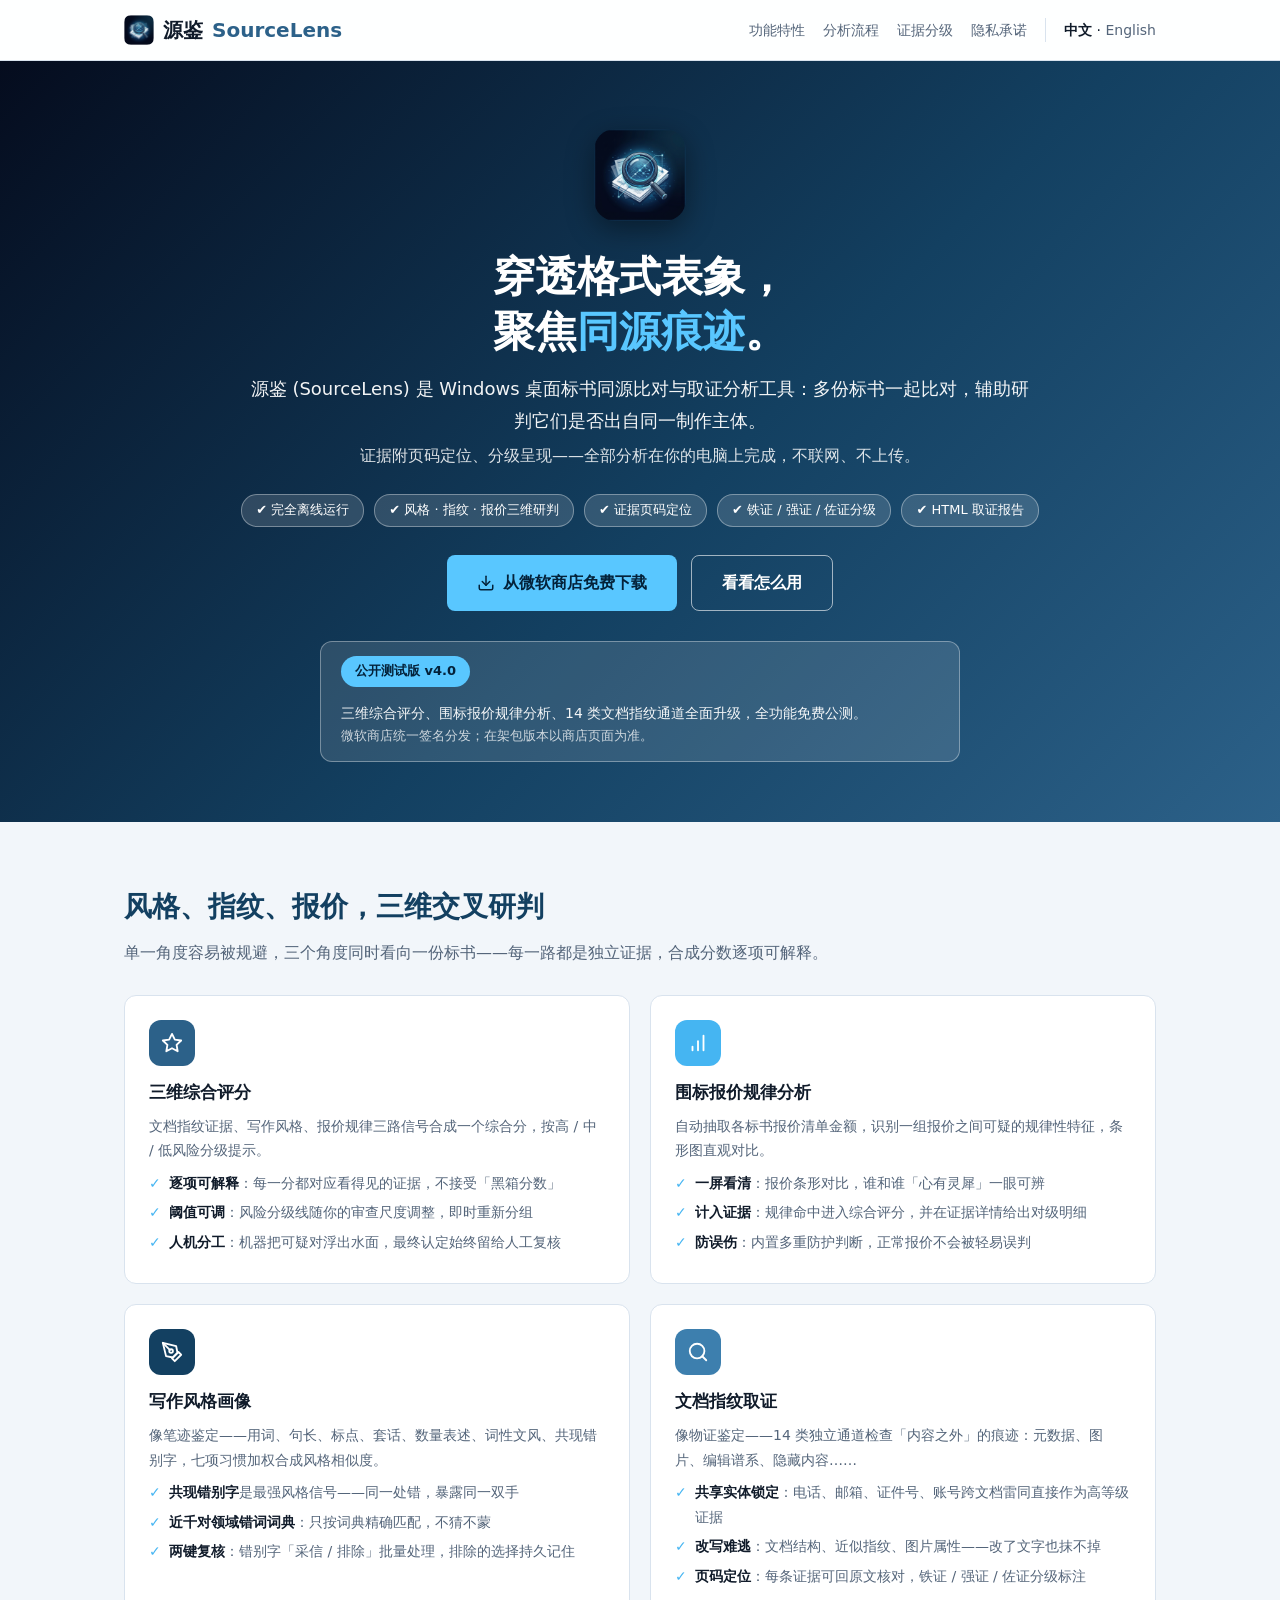
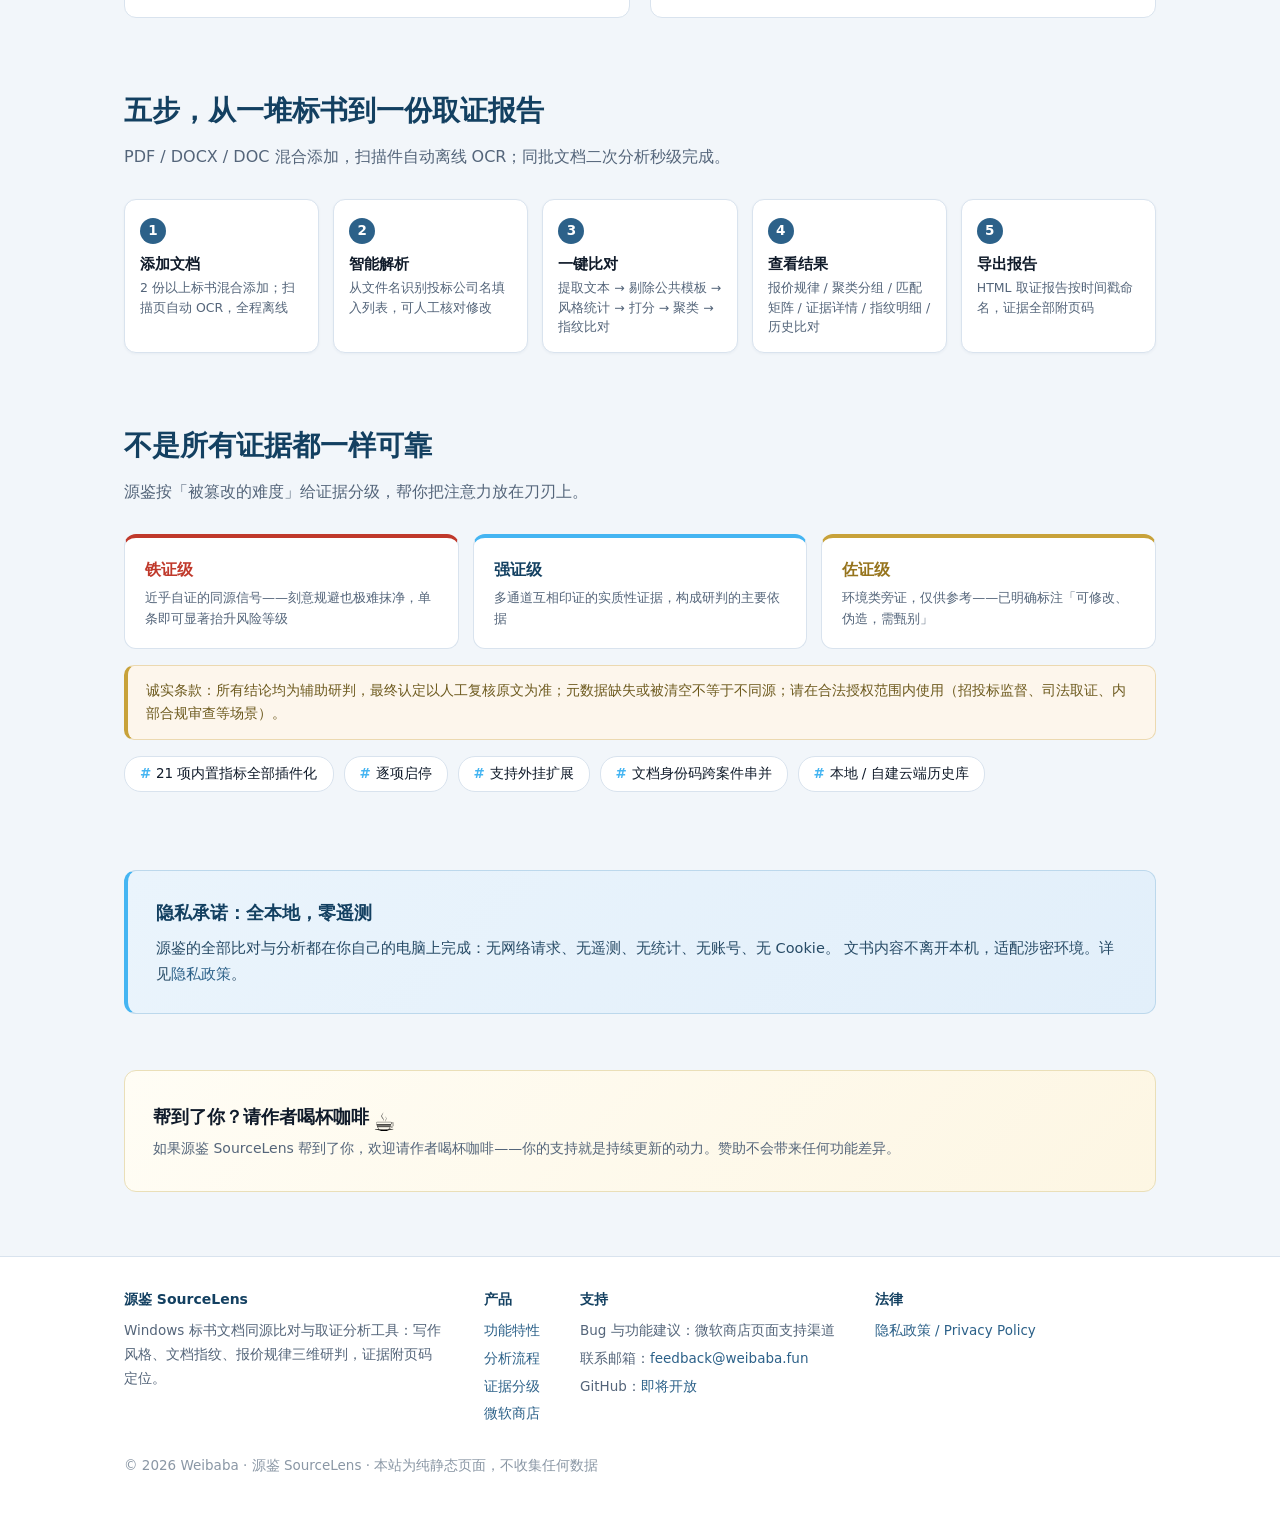
==== index.html @ 6b59c5fe "v1.0.0" ====
<!DOCTYPE html>
<html lang="zh-CN">
<head>
<meta charset="UTF-8">
<meta name="viewport" content="width=device-width, initial-scale=1.0">
<link rel="icon" href="/favicon.ico" sizes="48x48">
<link rel="icon" type="image/png" sizes="128x128" href="/favicon.png">
<link rel="apple-touch-icon" href="/apple-touch-icon.png">
<meta name="description" content="源鉴 (SourceLens) — Windows 标书文档同源比对与取证分析工具：多份标书一起比对，从写作风格、文档指纹、报价规律三个角度辅助研判是否出自同一制作主体，证据附页码定位、铁证/强证/佐证分级，完全离线运行。">
<meta property="og:title" content="源鉴 SourceLens — 穿透格式表象，聚焦同源痕迹">
<meta property="og:description" content="Windows 标书同源比对与取证分析工具：写作风格 + 文档指纹 + 报价规律三维研判，证据页码定位、三级分级，HTML 取证报告导出，完全离线。">
<meta property="og:type" content="website">
<meta property="og:url" content="https://sourcelens.weibaba.fun/">
<title>源鉴 SourceLens — 穿透格式表象，聚焦同源痕迹 | 标书文档同源比对与取证分析</title>
<link rel="canonical" href="https://sourcelens.weibaba.fun/">
<link rel="alternate" hreflang="zh-CN" href="https://sourcelens.weibaba.fun/">
<link rel="alternate" hreflang="en" href="https://sourcelens.weibaba.fun/en/">
<link rel="alternate" hreflang="x-default" href="https://sourcelens.weibaba.fun/">
<meta property="og:image" content="https://sourcelens.weibaba.fun/assets/img/logo.png">
<link rel="stylesheet" href="assets/style.css">
<script type="application/ld+json">
{"@context":"https://schema.org","@type":"SoftwareApplication",
 "name":"SourceLens 源鉴","operatingSystem":"Windows 10, Windows 11",
 "applicationCategory":"BusinessApplication",
 "url":"https://sourcelens.weibaba.fun/","softwareVersion":"4.0",
 "inLanguage":["zh-CN","en"],
 "description":"Bid-document provenance comparison and forensics for Windows: writing style, document fingerprints and bid-price patterns in one composite score, with page-level evidence citations and fully offline processing.",
 "offers":{"@type":"Offer","price":"0","priceCurrency":"USD"},
 "screenshot":"https://sourcelens.weibaba.fun/"}
</script>
</head>
<body>

<nav>
  <div class="container nav-inner">
    <a class="brand" href="/"><img src="/assets/img/logo.png" alt="源鉴 SourceLens">源鉴 <span class="dot">SourceLens</span></a>
    <div class="nav-links">
      <a class="hide-sm" href="#features">功能特性</a>
      <a class="hide-sm" href="#workflow">分析流程</a>
      <a class="hide-sm" href="#grading">证据分级</a>
      <a class="hide-sm" href="#privacy">隐私承诺</a>
      <span class="lang-switch"><b>中文</b> · <a href="/en/" hreflang="en" lang="en">English</a></span>
    </div>
  </div>
</nav>

<header class="hero">
  <div class="container">
    <img class="hero-logo" src="/assets/img/logo.png" alt="源鉴 SourceLens">
    <h1>穿透格式表象，<br>聚焦<span class="key">同源痕迹</span>。</h1>
    <p class="pitch">源鉴 (SourceLens) 是 Windows 桌面标书同源比对与取证分析工具：多份标书一起比对，辅助研判它们是否出自同一制作主体。</p>
    <p class="sub">证据附页码定位、分级呈现——全部分析在你的电脑上完成，不联网、不上传。</p>
    <div class="platform-pills">
      <span class="pill">✔ 完全离线运行</span>
      <span class="pill">✔ 风格 · 指纹 · 报价三维研判</span>
      <span class="pill">✔ 证据页码定位</span>
      <span class="pill">✔ 铁证 / 强证 / 佐证分级</span>
      <span class="pill">✔ HTML 取证报告</span>
    </div>
    <div class="btn-row">
      <a class="btn btn-primary" href="https://apps.microsoft.com/detail/9N88BR67PQQ1">
        <svg width="18" height="18" viewBox="0 0 24 24" fill="none" stroke="currentColor" stroke-width="2" stroke-linecap="round" stroke-linejoin="round"><path d="M21 15v4a2 2 0 0 1-2 2H5a2 2 0 0 1-2-2v-4"/><polyline points="7 10 12 15 17 10"/><line x1="12" y1="15" x2="12" y2="3"/></svg>
        从微软商店免费下载
      </a>
      <a class="btn btn-ghost" href="#workflow">看看怎么用</a>
    </div>
    <div class="ver-card">
      <span class="ver-badge">公开测试版 v4.0</span>
      <p>三维综合评分、围标报价规律分析、14 类文档指纹通道全面升级，全功能免费公测。
        <small>微软商店统一签名分发；在架包版本以商店页面为准。</small></p>
    </div>
  </div>
</header>

<main class="container">

  <!-- ============ 功能区：四块 ============ -->
  <section class="block" id="features">
    <h2 class="title">风格、指纹、报价，三维交叉研判</h2>
    <p class="lead">单一角度容易被规避，三个角度同时看向一份标书——每一路都是独立证据，合成分数逐项可解释。</p>
    <div class="feat-grid">

      <div class="feat">
        <div class="ico c1"><svg width="22" height="22" viewBox="0 0 24 24" fill="none" stroke="currentColor" stroke-width="2" stroke-linecap="round" stroke-linejoin="round"><path d="M12 2l3.09 6.26L22 9.27l-5 4.87 1.18 6.88L12 17.77l-6.18 3.25L7 14.14 2 9.27l6.91-1.01z"/></svg></div>
        <h3>三维综合评分</h3>
        <p class="note">文档指纹证据、写作风格、报价规律三路信号合成一个综合分，按高 / 中 / 低风险分级提示。</p>
        <ul class="flist">
          <li><b>逐项可解释</b>：每一分都对应看得见的证据，不接受「黑箱分数」</li>
          <li><b>阈值可调</b>：风险分级线随你的审查尺度调整，即时重新分组</li>
          <li><b>人机分工</b>：机器把可疑对浮出水面，最终认定始终留给人工复核</li>
        </ul>
      </div>

      <div class="feat">
        <div class="ico c2"><svg width="22" height="22" viewBox="0 0 24 24" fill="none" stroke="currentColor" stroke-width="2" stroke-linecap="round" stroke-linejoin="round"><line x1="12" y1="20" x2="12" y2="10"/><line x1="18" y1="20" x2="18" y2="4"/><line x1="6" y1="20" x2="6" y2="16"/></svg></div>
        <h3>围标报价规律分析</h3>
        <p class="note">自动抽取各标书报价清单金额，识别一组报价之间可疑的规律性特征，条形图直观对比。</p>
        <ul class="flist">
          <li><b>一屏看清</b>：报价条形对比，谁和谁「心有灵犀」一眼可辨</li>
          <li><b>计入证据</b>：规律命中进入综合评分，并在证据详情给出对级明细</li>
          <li><b>防误伤</b>：内置多重防护判断，正常报价不会被轻易误判</li>
        </ul>
      </div>

      <div class="feat">
        <div class="ico c3"><svg width="22" height="22" viewBox="0 0 24 24" fill="none" stroke="currentColor" stroke-width="2" stroke-linecap="round" stroke-linejoin="round"><path d="M12 19l7-7 3 3-7 7-3-3z"/><path d="M18 13l-1.5-7.5L2 2l3.5 14.5L13 18l5-5z"/><path d="M2 2l7.586 7.586"/><circle cx="11" cy="11" r="2"/></svg></div>
        <h3>写作风格画像</h3>
        <p class="note">像笔迹鉴定——用词、句长、标点、套话、数量表述、词性文风、共现错别字，七项习惯加权合成风格相似度。</p>
        <ul class="flist">
          <li><b>共现错别字</b>是最强风格信号——同一处错，暴露同一双手</li>
          <li><b>近千对领域错词词典</b>：只按词典精确匹配，不猜不蒙</li>
          <li><b>两键复核</b>：错别字「采信 / 排除」批量处理，排除的选择持久记住</li>
        </ul>
      </div>

      <div class="feat">
        <div class="ico c4"><svg width="22" height="22" viewBox="0 0 24 24" fill="none" stroke="currentColor" stroke-width="2" stroke-linecap="round" stroke-linejoin="round"><circle cx="11" cy="11" r="8"/><line x1="21" y1="21" x2="16.65" y2="16.65"/></svg></div>
        <h3>文档指纹取证</h3>
        <p class="note">像物证鉴定——14 类独立通道检查「内容之外」的痕迹：元数据、图片、编辑谱系、隐藏内容……</p>
        <ul class="flist">
          <li><b>共享实体锁定</b>：电话、邮箱、证件号、账号跨文档雷同直接作为高等级证据</li>
          <li><b>改写难逃</b>：文档结构、近似指纹、图片属性——改了文字也抹不掉</li>
          <li><b>页码定位</b>：每条证据可回原文核对，铁证 / 强证 / 佐证分级标注</li>
        </ul>
      </div>

    </div>
  </section>

  <!-- ============ 分析流程 ============ -->
  <section class="block" id="workflow">
    <h2 class="title">五步，从一堆标书到一份取证报告</h2>
    <p class="lead">PDF / DOCX / DOC 混合添加，扫描件自动离线 OCR；同批文档二次分析秒级完成。</p>
    <div class="step-grid">
      <div class="step">
        <span class="no">1</span>
        <b>添加文档</b>
        <small>2 份以上标书混合添加；扫描页自动 OCR，全程离线</small>
      </div>
      <div class="step">
        <span class="no">2</span>
        <b>智能解析</b>
        <small>从文件名识别投标公司名填入列表，可人工核对修改</small>
      </div>
      <div class="step">
        <span class="no">3</span>
        <b>一键比对</b>
        <small>提取文本 → 剔除公共模板 → 风格统计 → 打分 → 聚类 → 指纹比对</small>
      </div>
      <div class="step">
        <span class="no">4</span>
        <b>查看结果</b>
        <small>报价规律 / 聚类分组 / 匹配矩阵 / 证据详情 / 指纹明细 / 历史比对</small>
      </div>
      <div class="step">
        <span class="no">5</span>
        <b>导出报告</b>
        <small>HTML 取证报告按时间戳命名，证据全部附页码</small>
      </div>
    </div>
  </section>

  <!-- ============ 证据分级 ============ -->
  <section class="block" id="grading">
    <h2 class="title">不是所有证据都一样可靠</h2>
    <p class="lead">源鉴按「被篡改的难度」给证据分级，帮你把注意力放在刀刃上。</p>
    <div class="grade-row">
      <div class="grade grade-hard">
        <b>铁证级</b>
        <small>近乎自证的同源信号——刻意规避也极难抹净，单条即可显著抬升风险等级</small>
      </div>
      <div class="grade grade-strong">
        <b>强证级</b>
        <small>多通道互相印证的实质性证据，构成研判的主要依据</small>
      </div>
      <div class="grade grade-soft">
        <b>佐证级</b>
        <small>环境类旁证，仅供参考——已明确标注「可修改、伪造，需甄别」</small>
      </div>
    </div>
    <div class="honest">
      诚实条款：所有结论均为辅助研判，最终认定以人工复核原文为准；元数据缺失或被清空不等于不同源；请在合法授权范围内使用（招投标监督、司法取证、内部合规审查等场景）。
    </div>
    <div class="tag-row" style="margin-top:16px">
      <span class="tag">21 项内置指标全部插件化</span>
      <span class="tag">逐项启停</span>
      <span class="tag">支持外挂扩展</span>
      <span class="tag">文档身份码跨案件串并</span>
      <span class="tag">本地 / 自建云端历史库</span>
    </div>
  </section>

  <!-- ============ 隐私承诺 ============ -->
  <div class="pledge" id="privacy">
    <h3>隐私承诺：全本地，零遥测</h3>
    <p>源鉴的全部比对与分析都在你自己的电脑上完成：无网络请求、无遥测、无统计、无账号、无 Cookie。
    文书内容不离开本机，适配涉密环境。详见<a href="/privacy/">隐私政策</a>。</p>
  </div>

  <!-- ============ 赞助区 ============ -->
  <div class="sponsor">
    <div class="sponsor-text">
      <h3>帮到了你？请作者喝杯咖啡<button class="coffee-btn" type="button" aria-label="微信收款码" title="点我，请作者喝杯咖啡" onclick="var m=document.getElementById('qr-modal');m.style.display=(m.style.display==='flex')?'none':'flex';">☕</button></h3>
      <p>如果源鉴 SourceLens 帮到了你，欢迎请作者喝杯咖啡——你的支持就是持续更新的动力。赞助不会带来任何功能差异。</p>
    </div>
  </div>

  <!-- 收款码弹层（fixed 定位，点击空白关闭） -->
  <div id="qr-modal" class="qr-modal" onclick="this.style.display='none'">
    <div class="qr-card" onclick="event.stopPropagation()">
      <img src="assets/img/donate_qr.jpg" alt="微信收款码">
      <span>微信扫一扫 · 请作者喝杯咖啡</span>
      <button type="button" onclick="document.getElementById('qr-modal').style.display='none'">✕</button>
    </div>
  </div>

</main>

<footer>
  <div class="container">
    <div class="cols">
      <div style="max-width:320px">
        <h4>源鉴 SourceLens</h4>
        <p>Windows 标书文档同源比对与取证分析工具：写作风格、文档指纹、报价规律三维研判，证据附页码定位。</p>
      </div>
      <div>
        <h4>产品</h4>
        <ul>
          <li><a href="#features">功能特性</a></li>
          <li><a href="#workflow">分析流程</a></li>
          <li><a href="#grading">证据分级</a></li>
          <li><a href="https://apps.microsoft.com/detail/9N88BR67PQQ1">微软商店</a></li>
        </ul>
      </div>
      <div>
        <h4>支持</h4>
        <ul>
          <li>Bug 与功能建议：微软商店页面支持渠道</li>
          <li>联系邮箱：<a href="mailto:feedback@weibaba.fun">feedback@weibaba.fun</a></li>
          <li>GitHub：<a href="#">即将开放</a></li>
        </ul>
      </div>
      <div>
        <h4>法律</h4>
        <ul>
          <li><a href="/privacy/">隐私政策 / Privacy Policy</a></li>
        </ul>
      </div>
    </div>
    <p class="legal">© 2026 Weibaba · 源鉴 SourceLens · 本站为纯静态页面，不收集任何数据</p>
  </div>
</footer>

</body>
</html>
---- assets/style.css ----
/* 源鉴 SourceLens 官网样式 —— 品牌视觉自应用源图标派生
   图标底色实测众数 #050C1E / 中调钢蓝 #134061·#2C6189 / 青色高光众数 #59C7FF。
   系统字体栈，不引用任何外部资源。 */
:root {
  --ink: #101b2a; --sub: #54657a; --line: #d9e3ee; --bg: #f2f6fa;
  --accent: #2c6189; --accent-d: #244f73; --accent-deep: #134061; --navy: #050c1e;
  --cyan: #59c7ff; --cyan-d: #45b5f2;
  --hero1: #050c1e; --hero2: #2c6189; --card: #ffffff;
}
* { box-sizing: border-box; margin: 0; }
html { scroll-behavior: smooth; }
body {
  color: var(--ink); background: var(--bg); line-height: 1.75; font-size: 16px;
  font-family: "Microsoft YaHei UI", "Segoe UI", system-ui, -apple-system, sans-serif;
}
a { color: var(--accent); text-decoration: none; }
a:hover { text-decoration: underline; }
.container { max-width: 1080px; margin: 0 auto; padding: 0 24px; }

/* ---------- 顶部导航 ---------- */
nav {
  position: sticky; top: 0; z-index: 10; background: rgba(255,255,255,.92);
  backdrop-filter: blur(8px); border-bottom: 1px solid var(--line);
}
.nav-inner { display: flex; align-items: center; gap: 20px; height: 60px; }
.brand { font-size: 20px; font-weight: 700; color: var(--ink);
  display: inline-flex; align-items: center; gap: 9px; }
.brand img { height: 30px; width: 30px; border-radius: 7px; display: block; }
.brand .dot { color: var(--accent); }
.nav-links { margin-left: auto; display: flex; align-items: center; gap: 18px; font-size: 14px; }
.nav-links a { color: var(--sub); }
.lang-switch { border-left: 1px solid var(--line); padding-left: 18px; }
.lang-switch b { color: var(--ink); }

/* ---------- Hero ---------- */
.hero {
  background: linear-gradient(135deg, var(--hero1) 0%, var(--accent-deep) 55%, var(--hero2) 100%);
  color: #fff; padding: 68px 0 60px; text-align: center;
}
.hero-logo {
  height: 92px; width: 92px; border-radius: 21px; display: inline-block;
  box-shadow: 0 8px 28px rgba(0,0,0,.4); margin-bottom: 20px;
}
.hero h1 { font-size: 42px; line-height: 1.3; margin-bottom: 14px; }
.hero h1 .key { color: var(--cyan); }
.hero .pitch { font-size: clamp(15px, 1.9vw, 18px); opacity: .95; max-width: 780px; margin: 0 auto; }
.hero .sub { font-size: clamp(14px, 1.8vw, 16px); opacity: .85; margin-top: 6px; }
.platform-pills { display: flex; gap: 10px; margin: 24px 0 28px; flex-wrap: wrap; justify-content: center; }
.pill {
  font-size: 13px; padding: 4px 14px; border-radius: 16px;
  background: rgba(255,255,255,.14); border: 1px solid rgba(255,255,255,.35);
}
.btn-row { display: flex; gap: 14px; flex-wrap: wrap; justify-content: center; }
.btn {
  display: inline-flex; align-items: center; gap: 8px; padding: 13px 30px;
  border-radius: 8px; font-size: 16px; font-weight: 600; border: none; cursor: pointer;
}
.btn-primary { background: var(--cyan); color: #04223a; }
.btn-primary:hover { background: var(--cyan-d); color: #fff; text-decoration: none; }
.btn-ghost { background: transparent; color: #fff; border: 1px solid rgba(255,255,255,.6); }
.btn-ghost:hover { background: rgba(255,255,255,.12); text-decoration: none; }
.btn svg { flex: none; }

/* 版本卡（Hero 内） */
.ver-card {
  margin: 30px auto 0; max-width: 640px; text-align: left;
  background: rgba(255,255,255,.12); border: 1px solid rgba(255,255,255,.35);
  border-radius: 12px; padding: 14px 20px;
  display: flex; align-items: center; gap: 14px; flex-wrap: wrap;
}
.ver-badge {
  flex: none; font-size: 13px; font-weight: 700; padding: 4px 14px; border-radius: 16px;
  background: var(--cyan); color: #04223a;
}
.ver-card p { font-size: 14px; opacity: .95; }
.ver-card p small { display: block; opacity: .8; font-size: 12.5px; }

/* ---------- 通用区块 ---------- */
section.block { padding: 60px 0 8px; }
h2.title { font-size: 28px; margin-bottom: 8px; color: var(--accent-deep); }
p.lead { color: var(--sub); max-width: 780px; margin-bottom: 28px; }

/* 功能四块（2×2） */
.feat-grid { display: grid; grid-template-columns: repeat(2, 1fr); gap: 20px; }
.feat {
  background: var(--card); border: 1px solid var(--line); border-radius: 12px; padding: 24px;
  transition: transform .18s ease, box-shadow .18s ease, border-color .18s ease;
}
.feat:hover {
  transform: translateY(-3px); box-shadow: 0 10px 24px rgba(19,64,97,.10);
  border-color: #b7cede;
}
.feat .ico {
  width: 46px; height: 46px; border-radius: 12px; display: flex;
  align-items: center; justify-content: center; margin-bottom: 12px; color: #fff;
}
.feat .ico.c1 { background: var(--accent); }
.feat .ico.c2 { background: var(--cyan-d); }
.feat .ico.c3 { background: var(--accent-deep); }
.feat .ico.c4 { background: #3d7fae; }
.feat h3 { font-size: 17px; margin-bottom: 6px; }
.feat p.note { font-size: 14px; color: var(--sub); margin-bottom: 8px; }
ul.flist { list-style: none; padding: 0; margin: 4px 0 0; }
ul.flist li { font-size: 14px; color: var(--sub); margin: 5px 0; padding-left: 20px; position: relative; }
ul.flist li::before { content: "✓"; position: absolute; left: 0; color: var(--cyan-d); font-weight: 700; }
ul.flist li b { color: var(--ink); }

/* 分析流程五步芯片 */
.step-grid { display: grid; grid-template-columns: repeat(5, 1fr); gap: 14px; }
.step {
  background: var(--card); border: 1px solid var(--line); border-radius: 12px;
  padding: 16px 15px; box-shadow: 0 1px 3px rgba(19,64,97,.05);
}
.step .no {
  display: inline-flex; align-items: center; justify-content: center;
  width: 26px; height: 26px; border-radius: 50%; margin-bottom: 10px;
  background: var(--accent); color: #fff; font-size: 13.5px; font-weight: 700;
}
.step b { font-size: 15px; display: block; line-height: 1.35; margin-bottom: 4px; }
.step small { font-size: 12.5px; color: var(--sub); display: block; line-height: 1.55; }

/* 证据分级芯片 */
.grade-row { display: flex; flex-wrap: wrap; gap: 14px; margin: 4px 0 16px; }
.grade {
  flex: 1 1 220px; background: var(--card); border-radius: 12px; padding: 18px 20px;
  border: 1px solid var(--line); border-top-width: 4px;
}
.grade b { font-size: 16px; display: block; margin-bottom: 4px; }
.grade small { font-size: 13px; color: var(--sub); line-height: 1.6; display: block; }
.grade-hard { border-top-color: #c0392b; }
.grade-hard b { color: #c0392b; }
.grade-strong { border-top-color: var(--cyan-d); }
.grade-strong b { color: var(--accent-deep); }
.grade-soft { border-top-color: #c8a23a; }
.grade-soft b { color: #96741d; }
.honest {
  margin-top: 14px; background: #fdf6ec; border: 1px solid #ecd9b0; border-left: 4px solid #c8a23a;
  border-radius: 10px; padding: 13px 18px; font-size: 13.5px; color: #6d5a1e;
}
/* 指标插件芯片 */
.tag-row { display: flex; flex-wrap: wrap; gap: 10px; margin: 4px 0 14px; }
.tag {
  font-size: 13.5px; padding: 5px 15px; border-radius: 17px;
  background: #fff; border: 1px solid var(--line); color: var(--ink);
}
.tag::before { content: "# "; color: var(--cyan-d); font-weight: 700; }

/* 隐私承诺块 */
.pledge {
  margin: 56px 0 8px; background: linear-gradient(135deg, #eaf4fc, #e2effa);
  border: 1px solid #bcd8ec; border-left: 4px solid var(--cyan-d);
  border-radius: 12px; padding: 26px 28px;
}
.pledge h3 { font-size: 18px; margin-bottom: 8px; color: var(--accent-deep); }
.pledge p { font-size: 14.5px; color: #274b66; }

/* ---------- 赞助（请作者喝咖啡） ---------- */
.sponsor {
  margin: 56px 0 8px; background: linear-gradient(135deg, #fffdf5, #fdf6e3);
  border: 1px solid #eadfb8; border-radius: 12px; padding: 30px 28px;
  display: flex; align-items: center; gap: 24px; flex-wrap: wrap;
}
.sponsor h3 { font-size: 18px; margin-bottom: 4px; }
.sponsor p { font-size: 14px; color: var(--sub); }
/* 标题行尾的咖啡表情按钮：transform 缩放不改变行高与文字尺寸 */
.coffee-btn {
  background: none; border: none; cursor: pointer;
  display: inline-block; font: inherit; line-height: 1;
  padding: 0 0 0 6px; vertical-align: -6px;
  transform: scale(1.4); transform-origin: center;
  animation: coffee-bounce 2s ease-in-out infinite;
}
/* 每 2 秒轻微跳动 2 下 */
@keyframes coffee-bounce {
  0%, 14%, 28%, 100% { transform: scale(1.4) translateY(0); }
  7%                 { transform: scale(1.4) translateY(-3px); }
  21%                { transform: scale(1.4) translateY(-3px); }
}

/* 收款码弹层 */
.qr-modal {
  display: none; position: fixed; inset: 0; z-index: 200;
  background: rgba(5, 12, 30, .55); backdrop-filter: blur(2px);
  align-items: center; justify-content: center; cursor: zoom-out;
}
.qr-card {
  position: relative; background: #fff; border-radius: 16px; padding: 22px 22px 16px;
  text-align: center; box-shadow: 0 18px 50px rgba(0,0,0,.35); cursor: default;
}
.qr-card img { width: 240px; height: auto; border-radius: 10px; display: block; }
.qr-card span { font-size: 13px; color: #6b6b70; margin-top: 10px; display: block; }
.qr-card button {
  position: absolute; top: 8px; right: 8px; border: none; background: #f2f2f4;
  width: 28px; height: 28px; border-radius: 50%; cursor: pointer; font-size: 13px; color: #666;
}
.qr-card button:hover { background: #e4e4e8; }

/* 页脚 */
footer { border-top: 1px solid var(--line); margin-top: 64px; padding: 30px 0 44px;
  color: var(--sub); font-size: 13.5px; background: #fff; }
footer .cols { display: flex; gap: 40px; flex-wrap: wrap; }
footer h4 { color: var(--accent-deep); font-size: 14px; margin-bottom: 8px; }
footer ul { list-style: none; padding: 0; }
footer li { margin: 4px 0; }
footer .legal { margin-top: 24px; color: #8a97a5; }

@media (max-width: 820px) {
  .feat-grid { grid-template-columns: 1fr; }
  .step-grid { grid-template-columns: 1fr 1fr; }
  .hero h1 { font-size: 30px; }
  .nav-links a.hide-sm { display: none; }
}
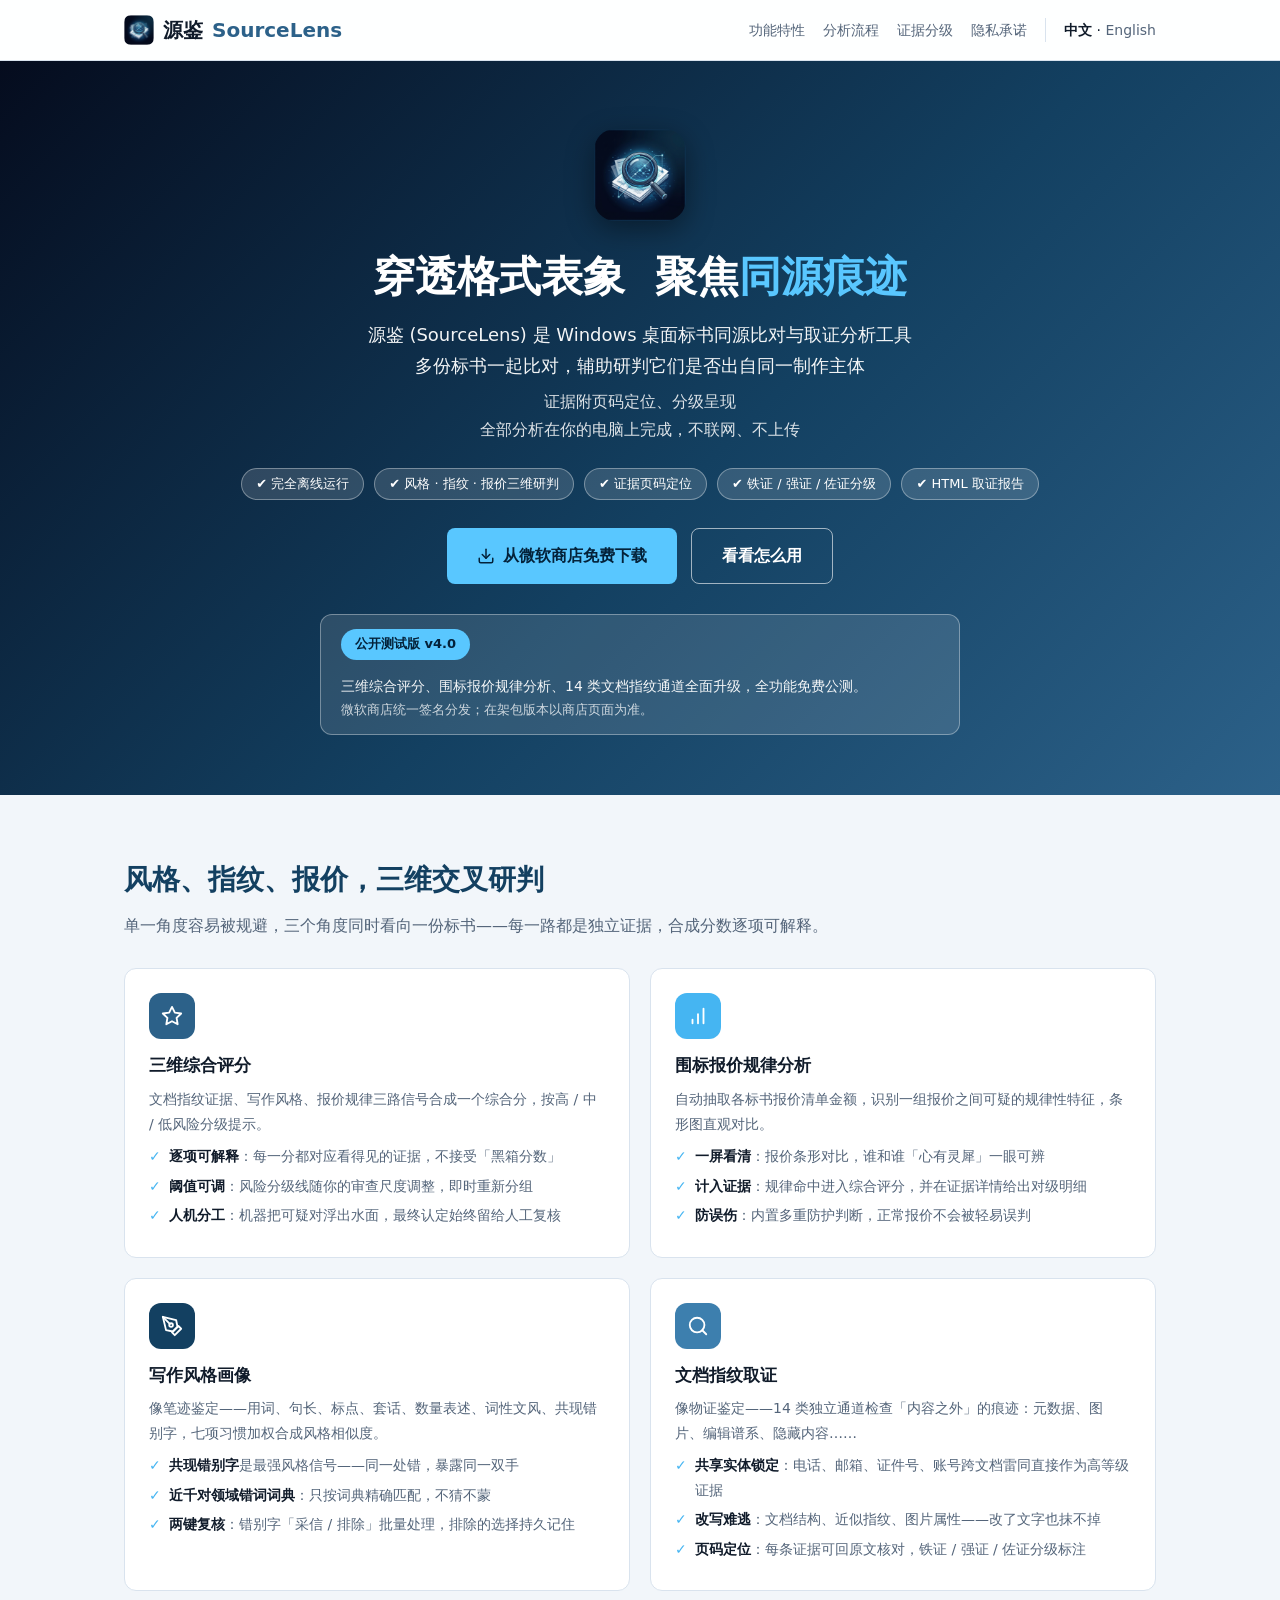
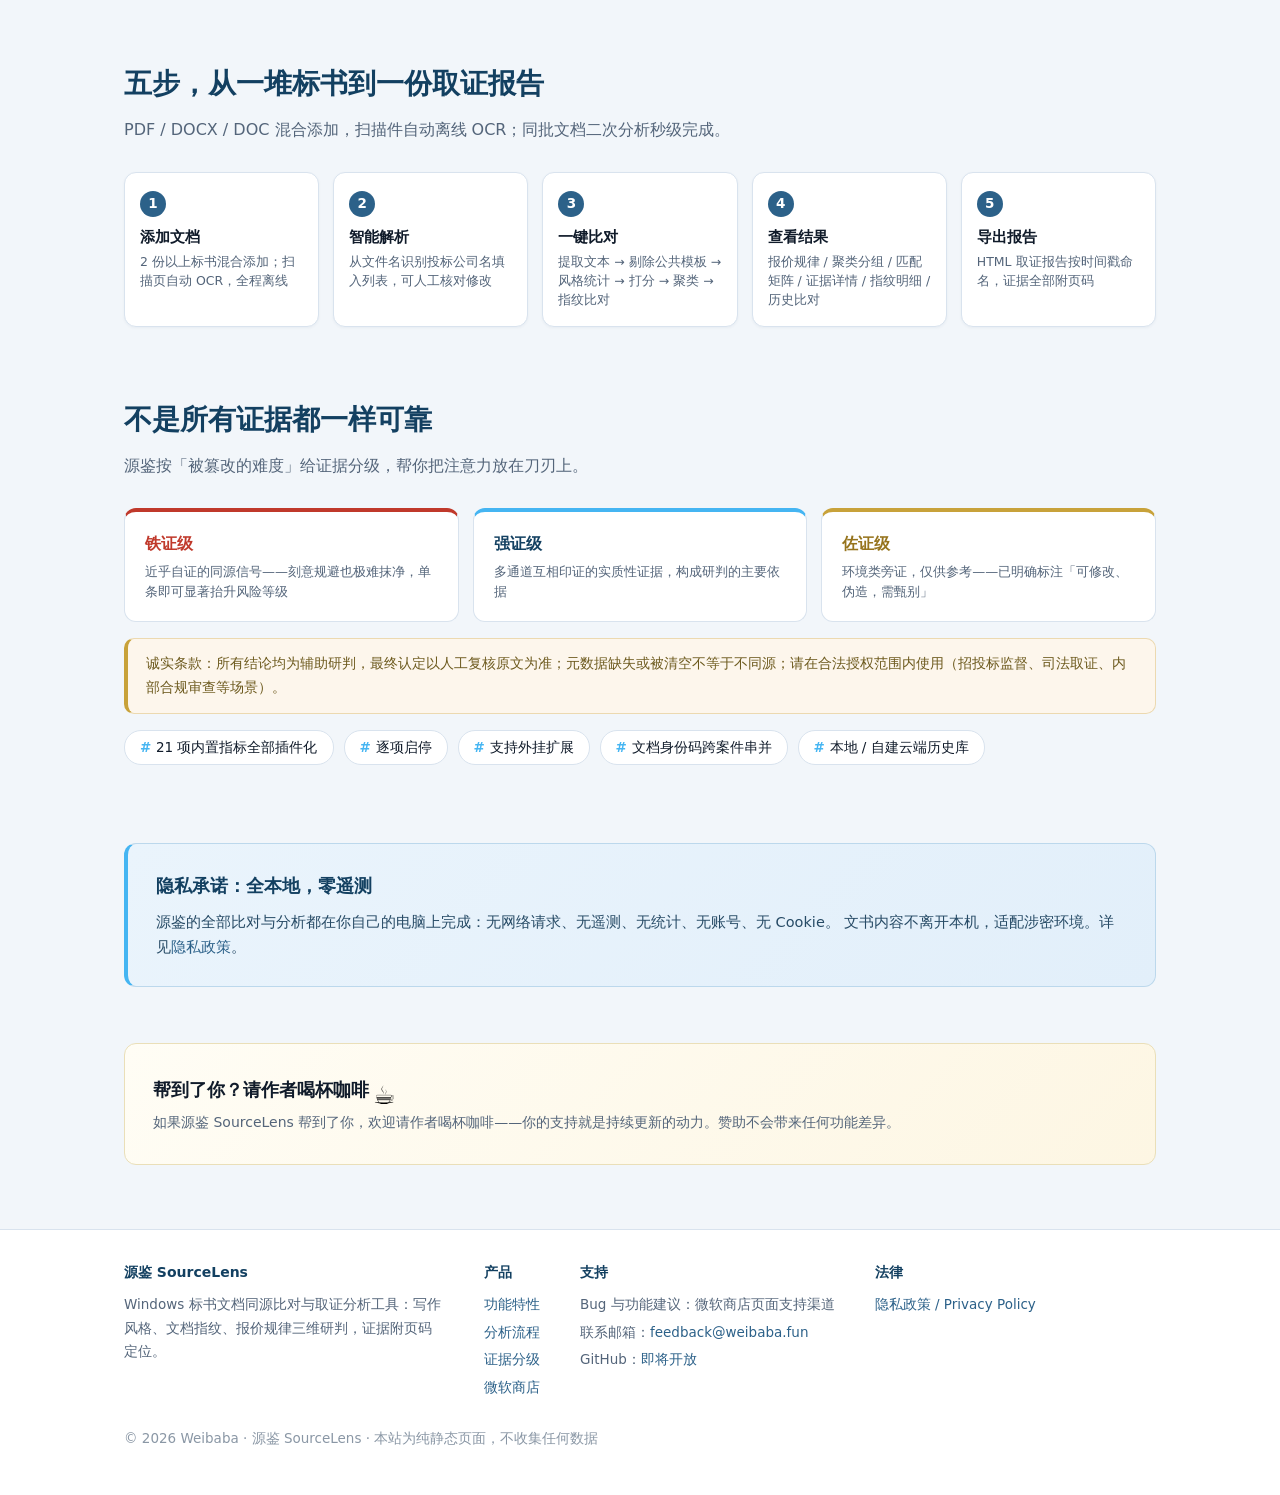
==== commit cae5a70f: "v1.0.1" ====
--- a/index.html
+++ b/index.html
@@ -7,11 +7,11 @@
 <link rel="icon" type="image/png" sizes="128x128" href="/favicon.png">
 <link rel="apple-touch-icon" href="/apple-touch-icon.png">
 <meta name="description" content="源鉴 (SourceLens) — Windows 标书文档同源比对与取证分析工具：多份标书一起比对，从写作风格、文档指纹、报价规律三个角度辅助研判是否出自同一制作主体，证据附页码定位、铁证/强证/佐证分级，完全离线运行。">
-<meta property="og:title" content="源鉴 SourceLens — 穿透格式表象，聚焦同源痕迹">
+<meta property="og:title" content="源鉴 SourceLens — 穿透格式表象 聚焦同源痕迹">
 <meta property="og:description" content="Windows 标书同源比对与取证分析工具：写作风格 + 文档指纹 + 报价规律三维研判，证据页码定位、三级分级，HTML 取证报告导出，完全离线。">
 <meta property="og:type" content="website">
 <meta property="og:url" content="https://sourcelens.weibaba.fun/">
-<title>源鉴 SourceLens — 穿透格式表象，聚焦同源痕迹 | 标书文档同源比对与取证分析</title>
+<title>源鉴 SourceLens — 穿透格式表象 聚焦同源痕迹 | 标书文档同源比对与取证分析</title>
 <link rel="canonical" href="https://sourcelens.weibaba.fun/">
 <link rel="alternate" hreflang="zh-CN" href="https://sourcelens.weibaba.fun/">
 <link rel="alternate" hreflang="en" href="https://sourcelens.weibaba.fun/en/">
@@ -47,9 +47,9 @@
 <header class="hero">
   <div class="container">
     <img class="hero-logo" src="/assets/img/logo.png" alt="源鉴 SourceLens">
-    <h1>穿透格式表象，<br>聚焦<span class="key">同源痕迹</span>。</h1>
-    <p class="pitch">源鉴 (SourceLens) 是 Windows 桌面标书同源比对与取证分析工具：多份标书一起比对，辅助研判它们是否出自同一制作主体。</p>
-    <p class="sub">证据附页码定位、分级呈现——全部分析在你的电脑上完成，不联网、不上传。</p>
+    <h1>穿透格式表象&nbsp;&nbsp;聚焦<span class="key">同源痕迹</span></h1>
+    <p class="pitch">源鉴 (SourceLens) 是 Windows 桌面标书同源比对与取证分析工具<br>多份标书一起比对，辅助研判它们是否出自同一制作主体</p>
+    <p class="sub">证据附页码定位、分级呈现<br>全部分析在你的电脑上完成，不联网、不上传</p>
     <div class="platform-pills">
       <span class="pill">✔ 完全离线运行</span>
       <span class="pill">✔ 风格 · 指纹 · 报价三维研判</span>
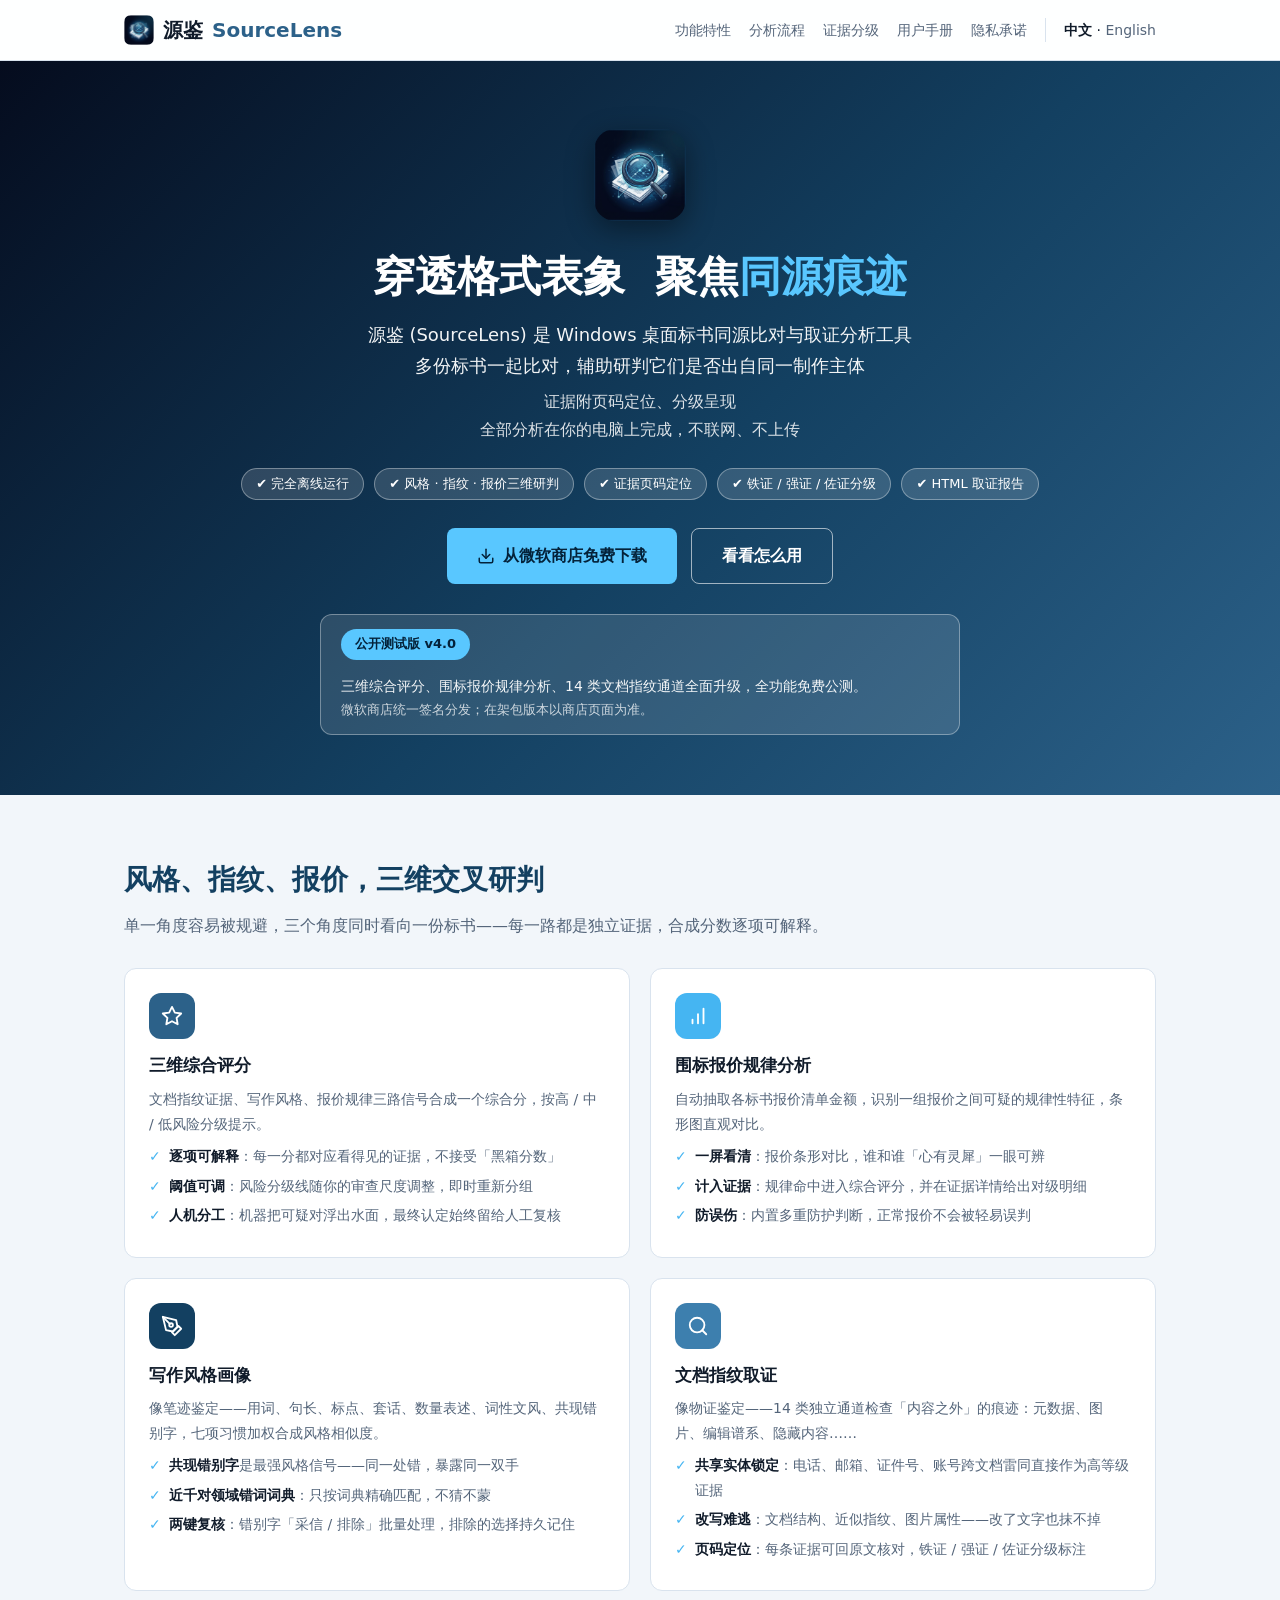
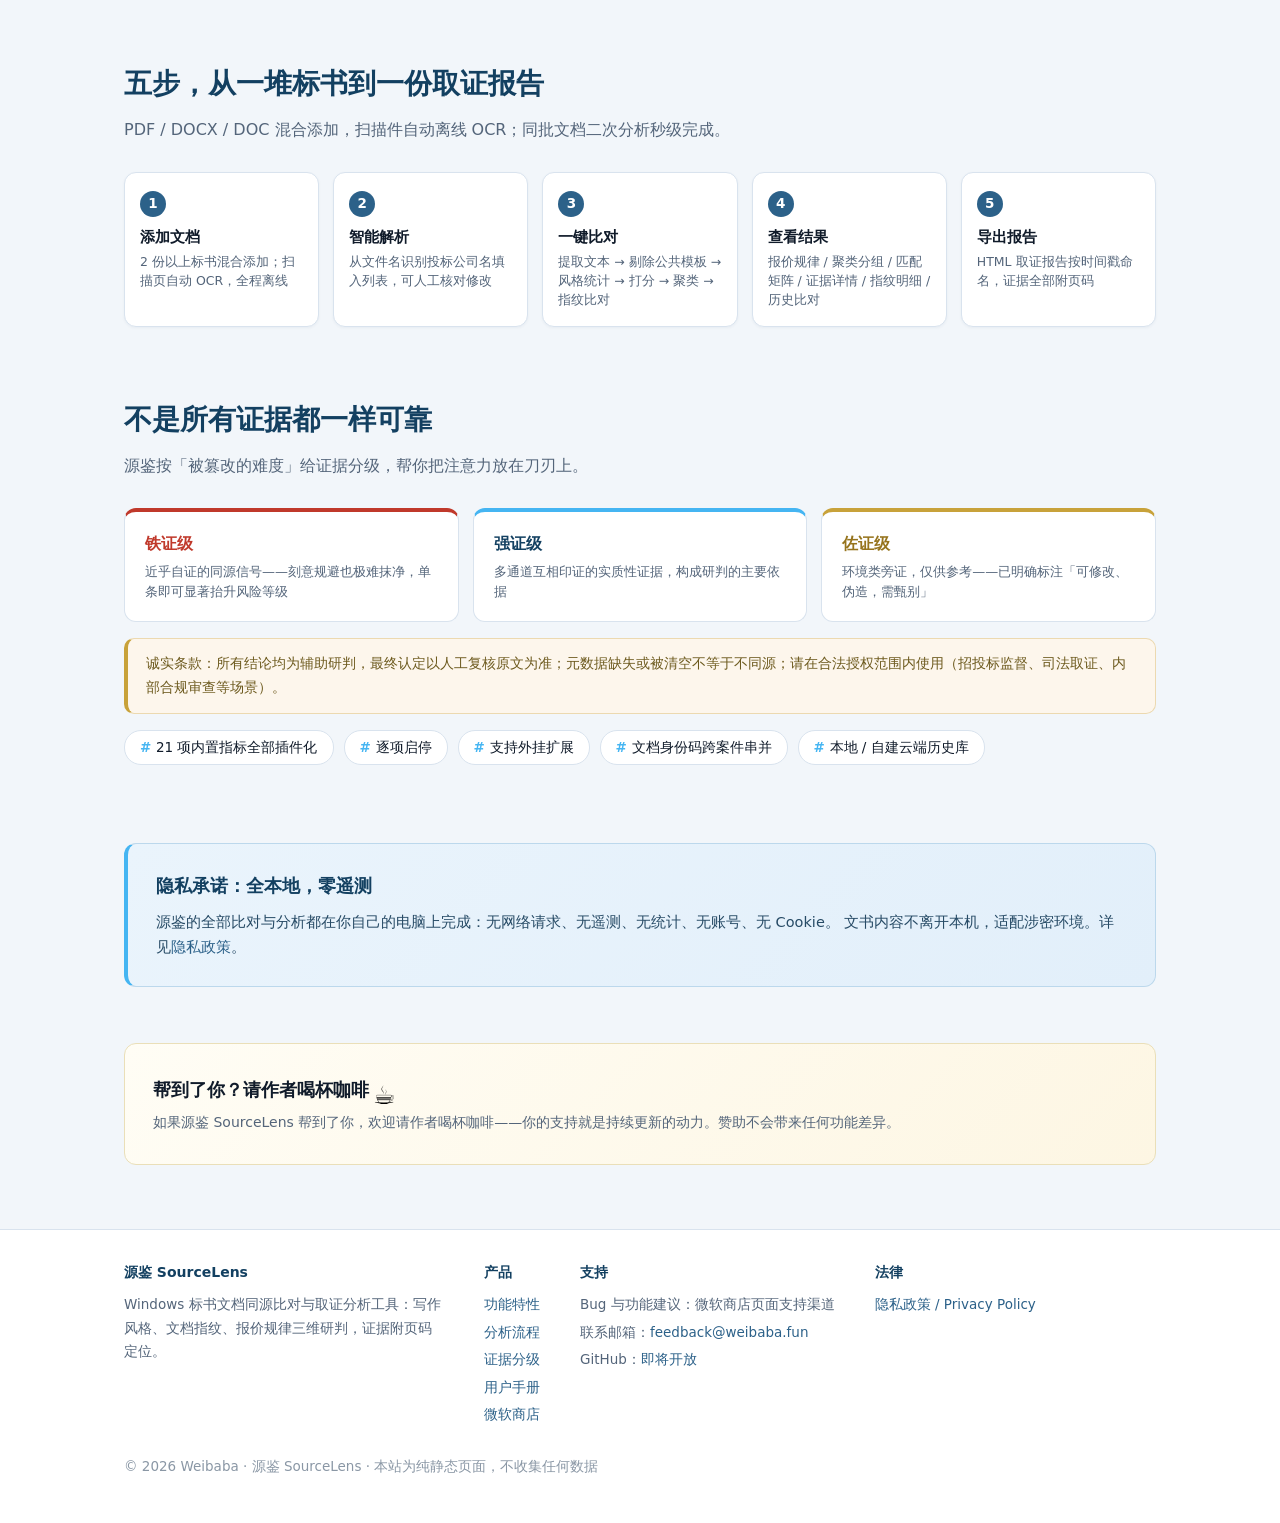
==== commit 71686f27: "v1.0.2" ====
--- a/index.html
+++ b/index.html
@@ -38,6 +38,7 @@
       <a class="hide-sm" href="#features">功能特性</a>
       <a class="hide-sm" href="#workflow">分析流程</a>
       <a class="hide-sm" href="#grading">证据分级</a>
+      <a class="hide-sm" href="/help/">用户手册</a>
       <a class="hide-sm" href="#privacy">隐私承诺</a>
       <span class="lang-switch"><b>中文</b> · <a href="/en/" hreflang="en" lang="en">English</a></span>
     </div>
@@ -229,6 +230,7 @@
           <li><a href="#features">功能特性</a></li>
           <li><a href="#workflow">分析流程</a></li>
           <li><a href="#grading">证据分级</a></li>
+          <li><a href="/help/">用户手册</a></li>
           <li><a href="https://apps.microsoft.com/detail/9N88BR67PQQ1">微软商店</a></li>
         </ul>
       </div>
